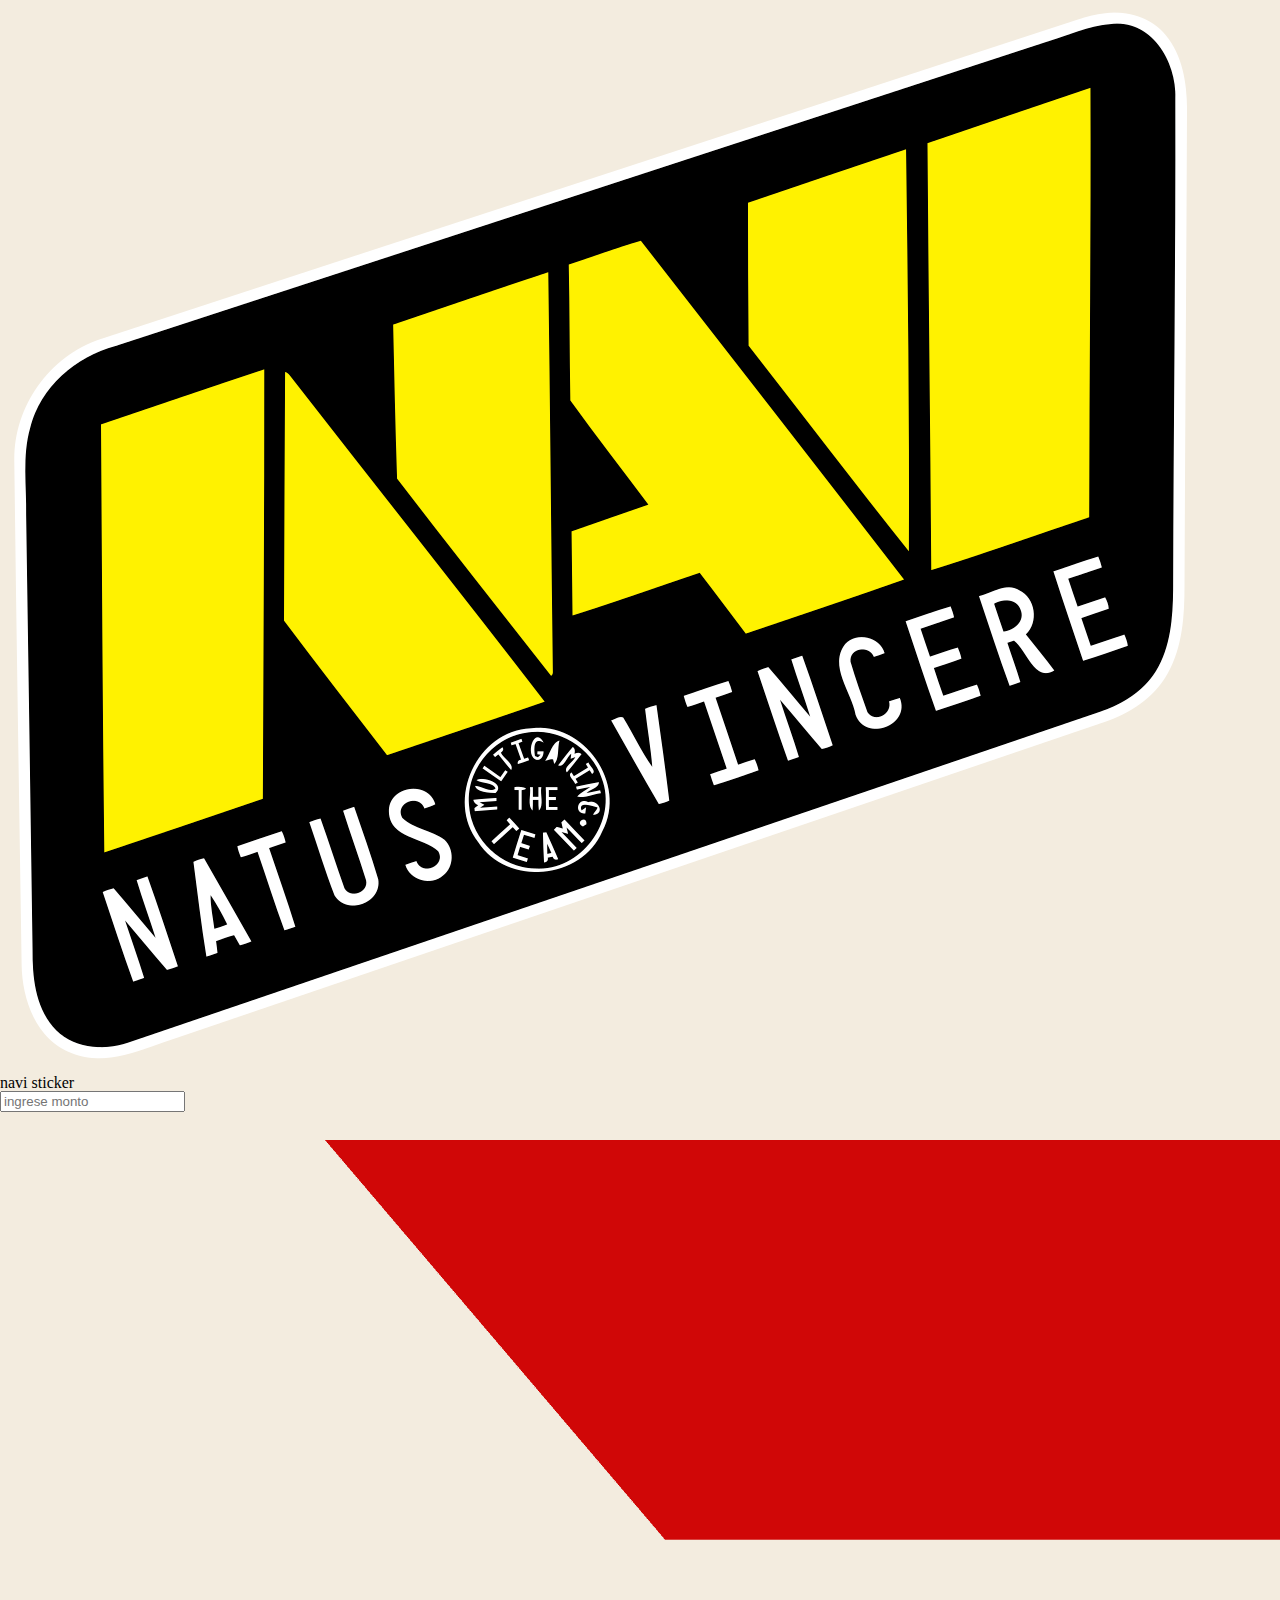
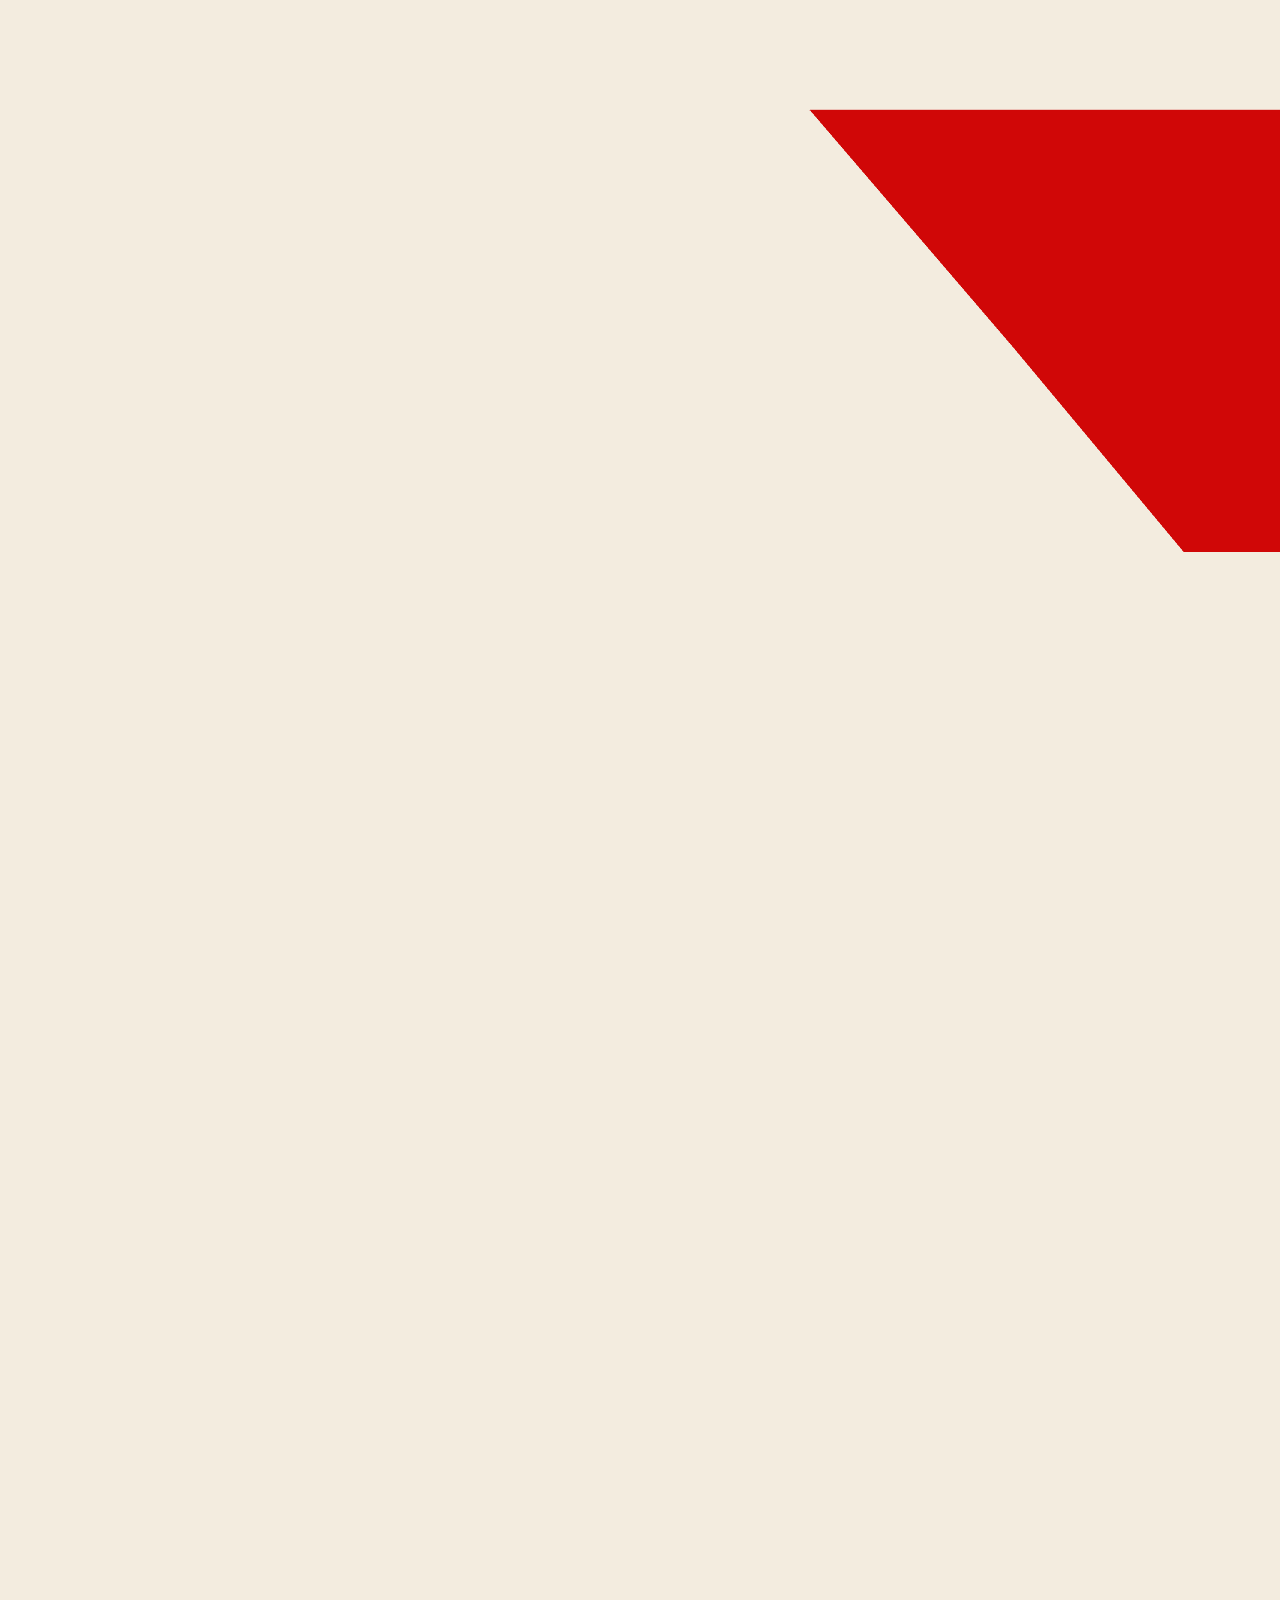
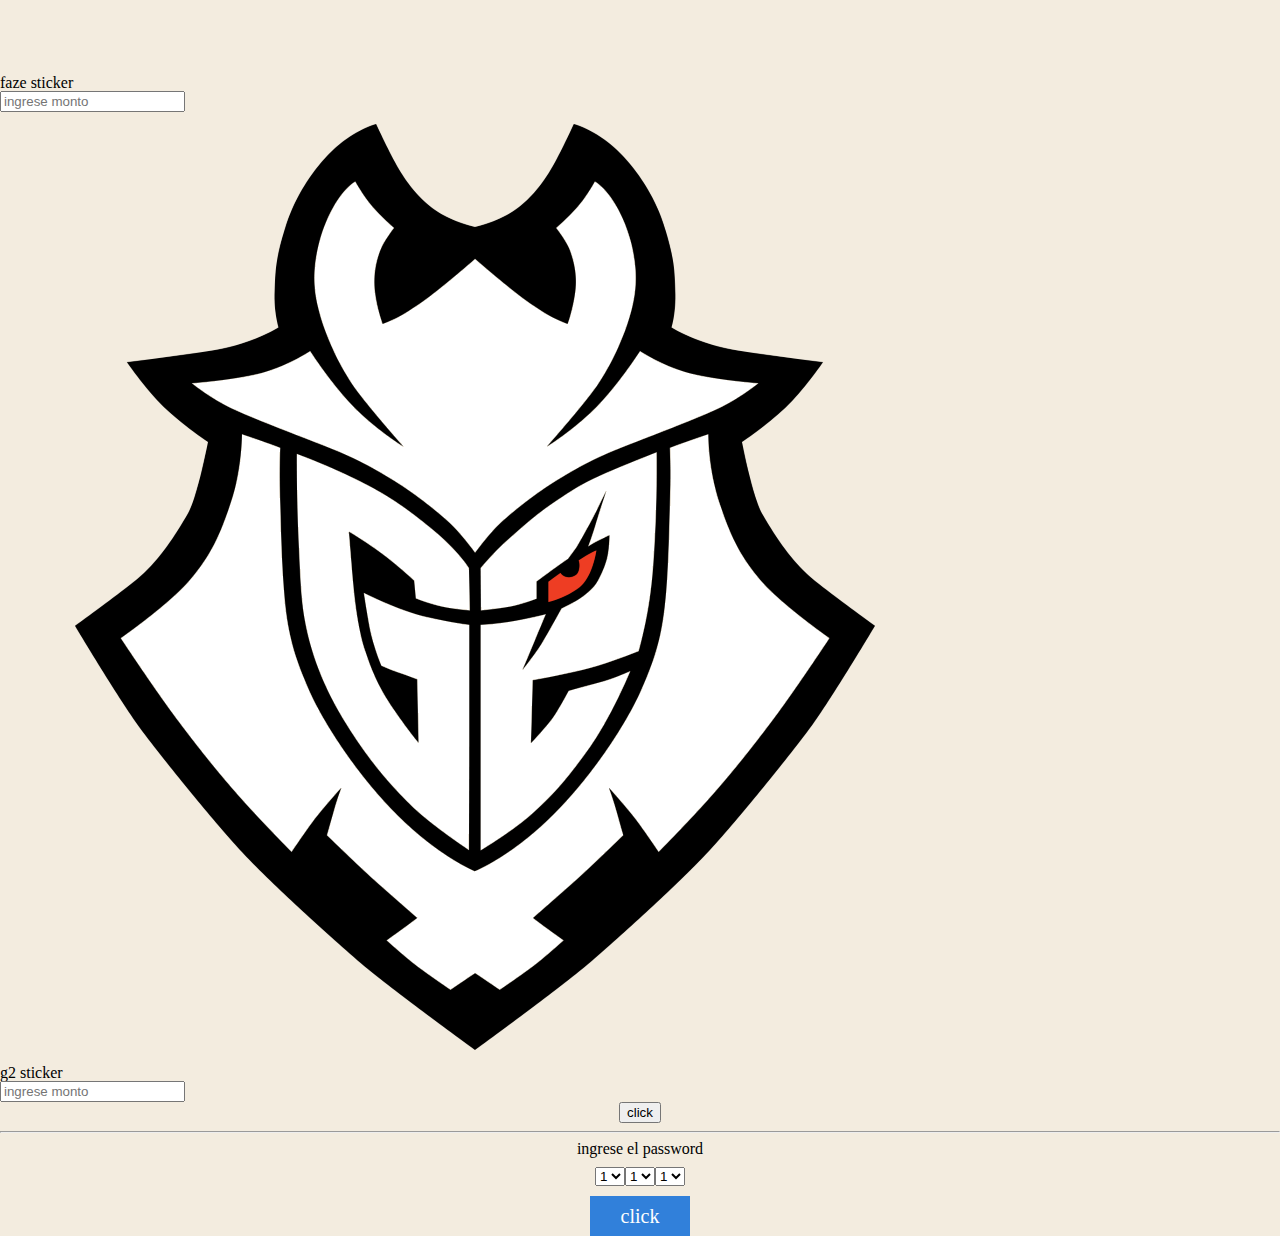
==== stickers.html @ 58558c29 "init" ====
<!DOCTYPE html>
<html lang="en">

<head>
  <meta charset="UTF-8">
  <meta http-equiv="X-UA-Compatible" content="IE=edge">
  <meta name="viewport" content="width=device-width, initial-scale=1.0">
  <link rel="stylesheet" href="assets/css/reset.css">
  <link rel="stylesheet" href="assets/css/style.css">
  <link href="https://cdn.jsdelivr.net/npm/bootstrap@5.2.1/dist/css/bootstrap.min.css" rel="stylesheet"
    integrity="sha384-iYQeCzEYFbKjA/T2uDLTpkwGzCiq6soy8tYaI1GyVh/UjpbCx/TYkiZhlZB6+fzT" crossorigin="anonymous">

  <title>Document</title>
</head>

<body>
  <article>
    <section>
      <div class="container text-center">
        <div class="row">
          <div class="col">

            <div class="card" style="width: 18rem;">
              <img class="card-img-top img-size" src="assets/img/navilogo.png" alt="Card image cap">
              <div class="card-body">
                <h5 class="card-title">navi sticker</h5>
                <input placeholder="ingrese monto" type="number" id="navi">

              </div>
            </div>
          </div>
          <div class="col">
            <div class="card" style="width: 18rem;">
              <img class="card-img-top" src="assets/img/log-Fazeo.png" alt="Card image cap">
              <div class="card-body img-size">
                <h5 class="card-title">faze sticker</h5>
                <input placeholder="ingrese monto" type="number" id="faze">

              </div>
            </div>
          </div>
          <div class="col">
            <div class="card" style="width: 18rem;">
              <img class="card-img-top" src="assets/img/g2logo.png" alt="Card image cap">
              <div class="card-body img-size">
                <h5 class="card-title">g2 sticker</h5>
                <input placeholder="ingrese monto" type="number" id="g2">
              </div>
            </div>
          </div>
        </div>
      </div>
    </section>

    <div class="boton">
      <button id="boton2" onclick="calcular()">click</button>
    </div>

    <!--relleno xd-->
    <p id="main-image"></p>
    <p id="boton"></p>
    <!---->
    <hr>


    <section>
      <div class="clave">
      <h2>ingrese el password</h2>
      <div class="select">
      <select name="" id="selectOne">
        <option>1</option>
        <option>2</option>
        <option>3</option>
        <option>4</option>
        <option>5</option>
        <option>6</option>
        <option>7</option>
        <option>8</option>
        <option>9</option>
      </select>
      <select name="" id="selectTwo">
        <option>1</option>
        <option>2</option>
        <option>3</option>
        <option>4</option>
        <option>5</option>
        <option>6</option>
        <option>7</option>
        <option>8</option>
        <option>9</option>
      </select>
      <select name="" id="selectTre">
        <option>1</option>
        <option>2</option>
        <option>3</option>
        <option>4</option>
        <option>5</option>
        <option>6</option>
        <option>7</option>
        <option>8</option>
        <option>9</option>
      </select>
    </div>
      </div>
      <div class="boton">
        <a onclick="clave()" id="boton"> click </a>
      </div>
    </section>

  </article>
  <script src="assets/js/index.js"></script>
</body>

</html>
---- assets/css/style.css ----
/*iamge desafio*/
#main-image{
    display: flex;
    align-items: center;
    justify-content: center;
    background-color: #eeeeee;
}

body{
    background-color: #f3ecdf !important;
    
}
#main-image img{
    
    height: 400px;
    width: 400px;
}

#main-image img.border{
    border: 2px red solid;
}
/*fin*/


/*boton*/
.boton{
    display: flex;
    justify-content: center;
}

.boton a{
    height: 30%;
    text-decoration: none;
    font-size: 20px;
    color: white;
    background-color: rgb(49, 128, 218);
    text-align: center;
    position: absolute;
    height: 40px;
    width: 100px;
    display: flex;
    justify-content: center;
    align-items: center;
    


}
.boton a:hover{
    background-color:rgb(9, 93, 189) ;
}

.boton a.boton-bgColor{
    background-color: rgb(1, 54, 114);
    border: inset 2px gray;
    
}

/*fin*/


.clave h2{
    text-align: center;
    margin-bottom: 10px;
}

.select{
    display: flex;
    flex-direction: row ;
    align-items: center ;
    justify-content: center ;
    margin-bottom: 10px;
}

.clave{
    display: flex;
    justify-content: center;
    flex-direction: column;
    align-items: center;
}
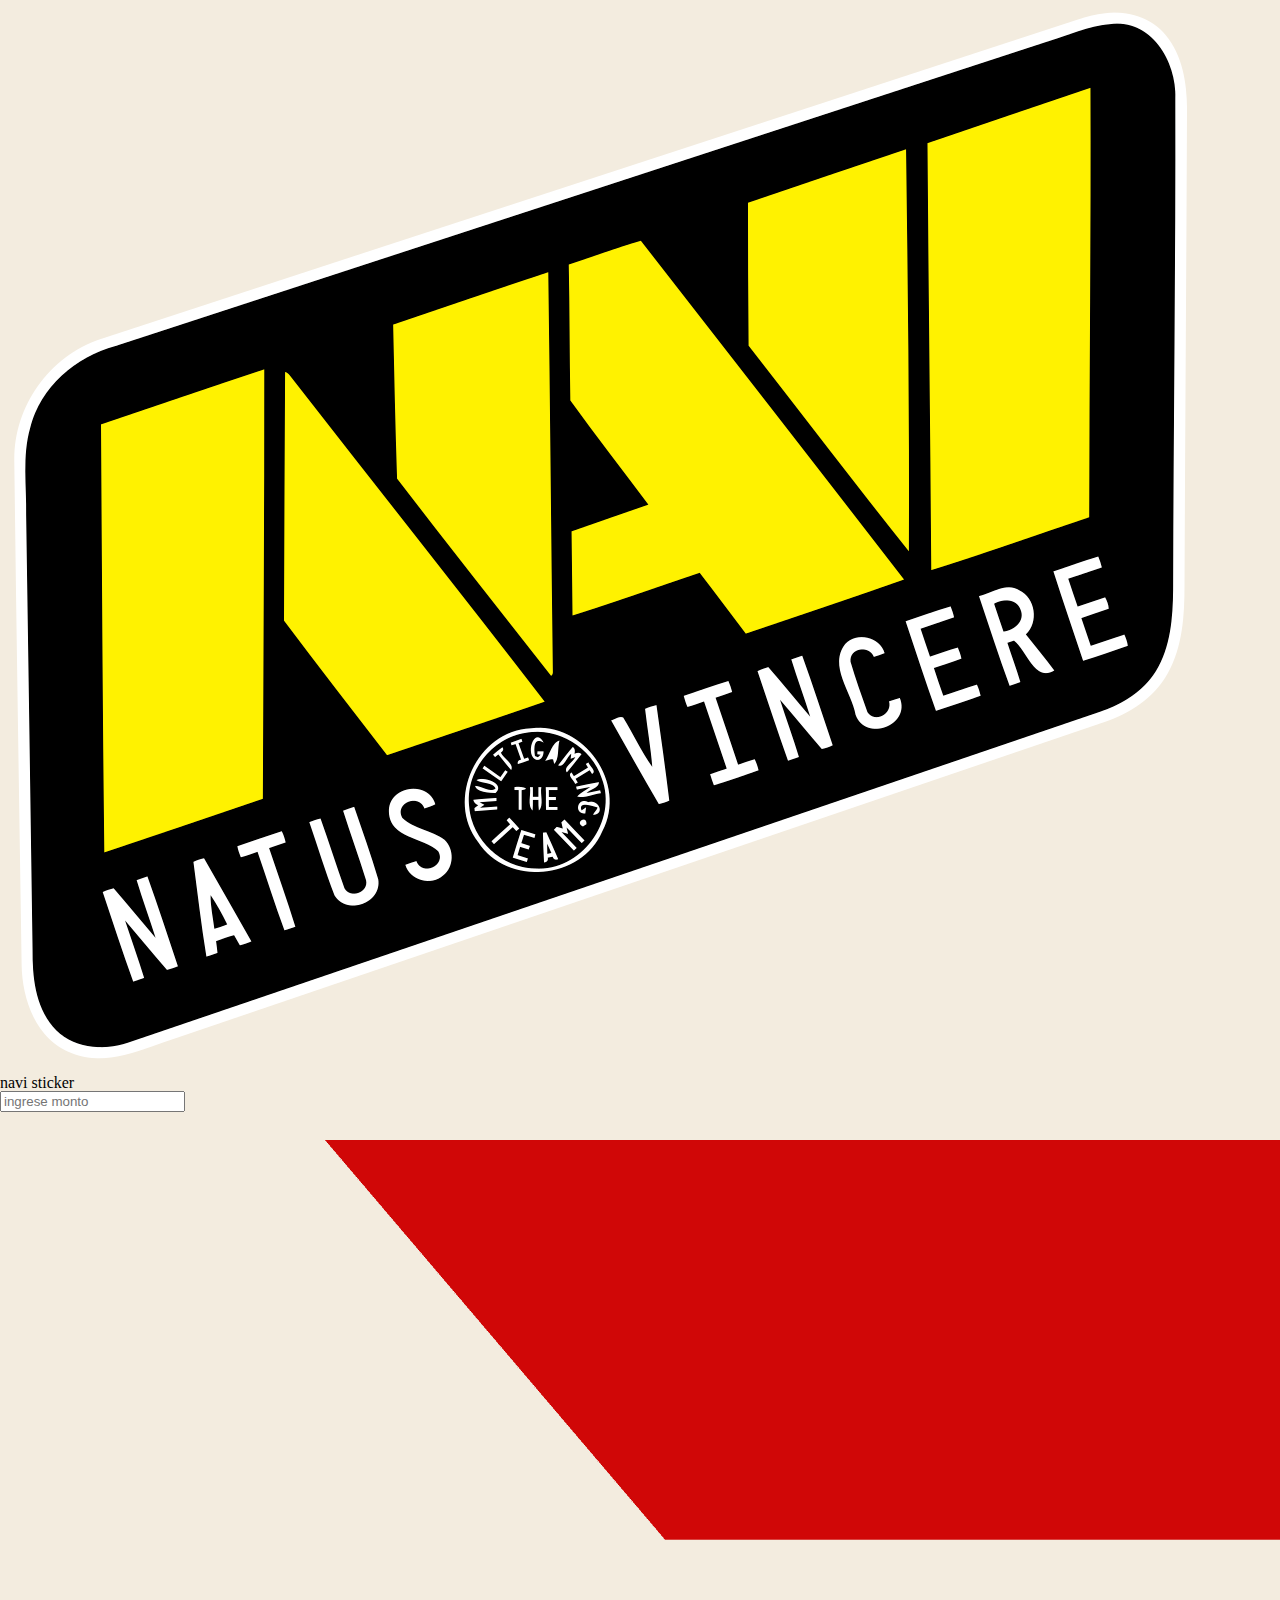
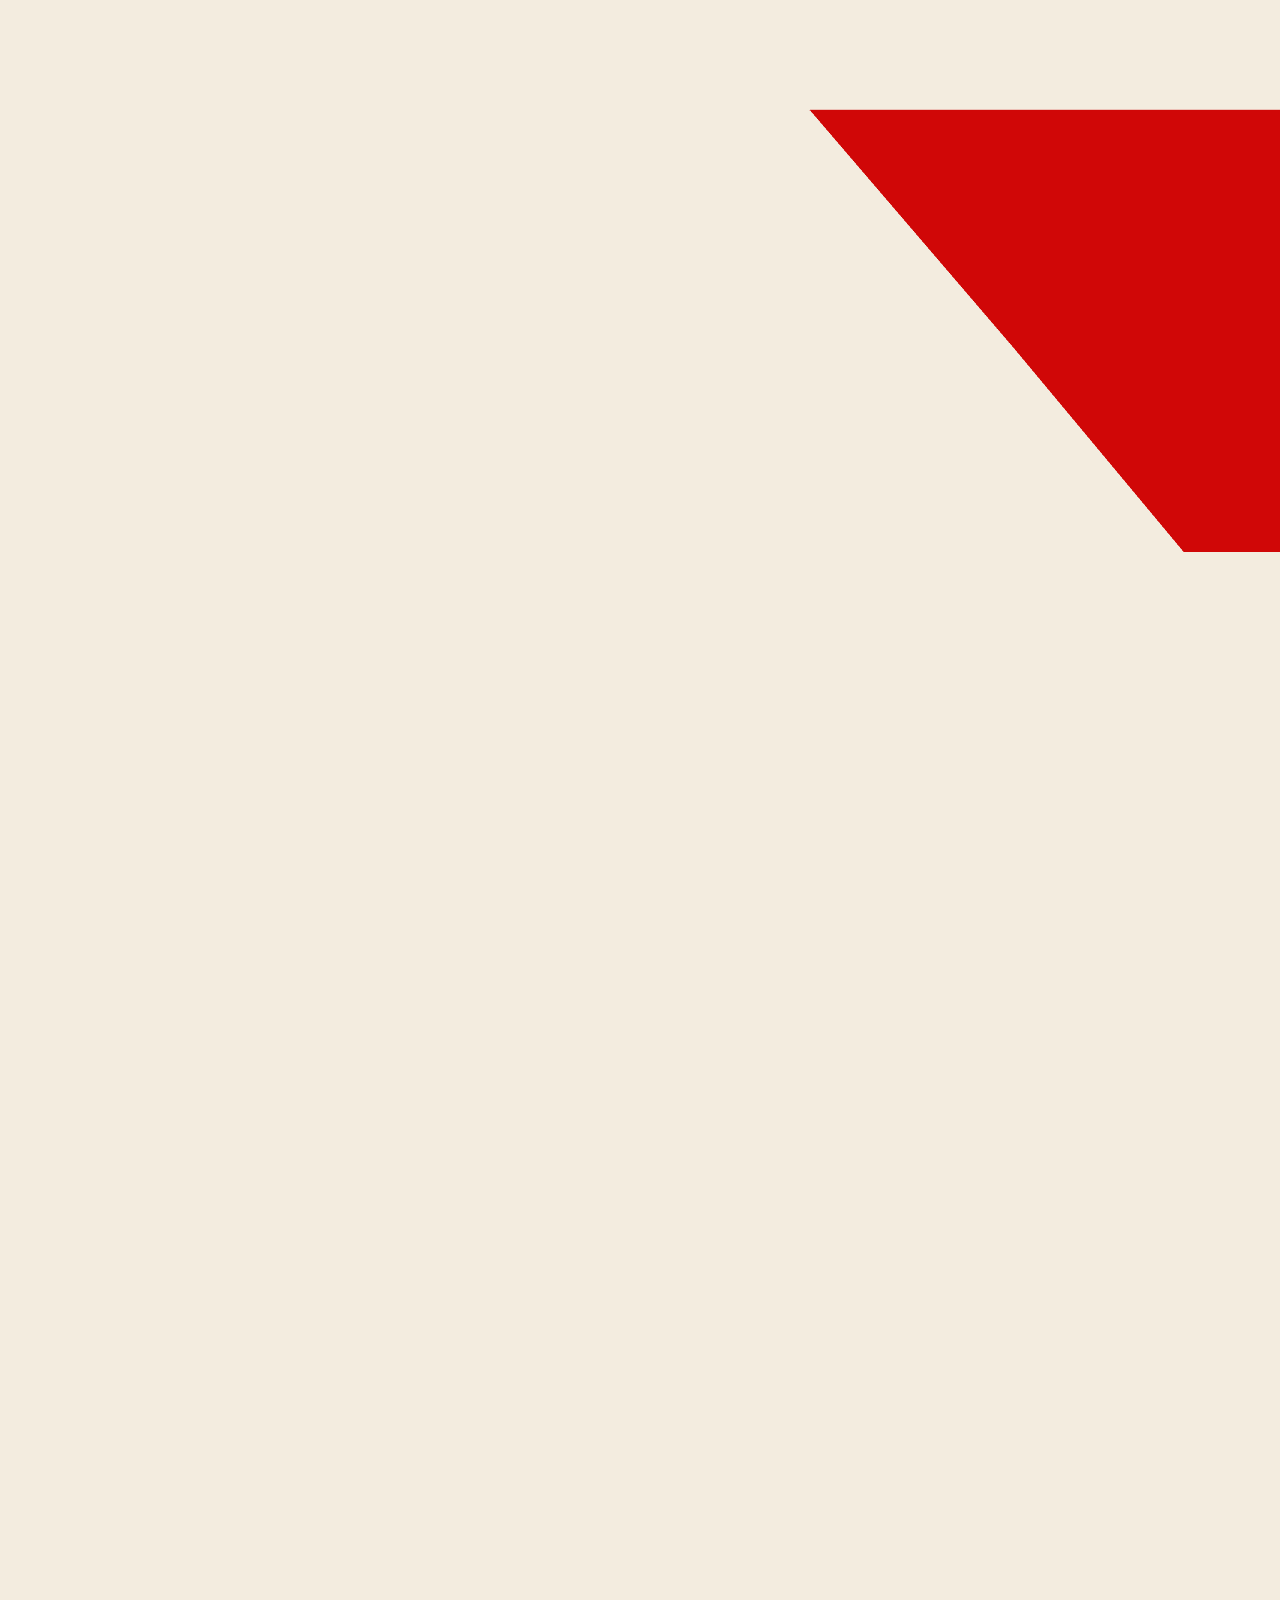
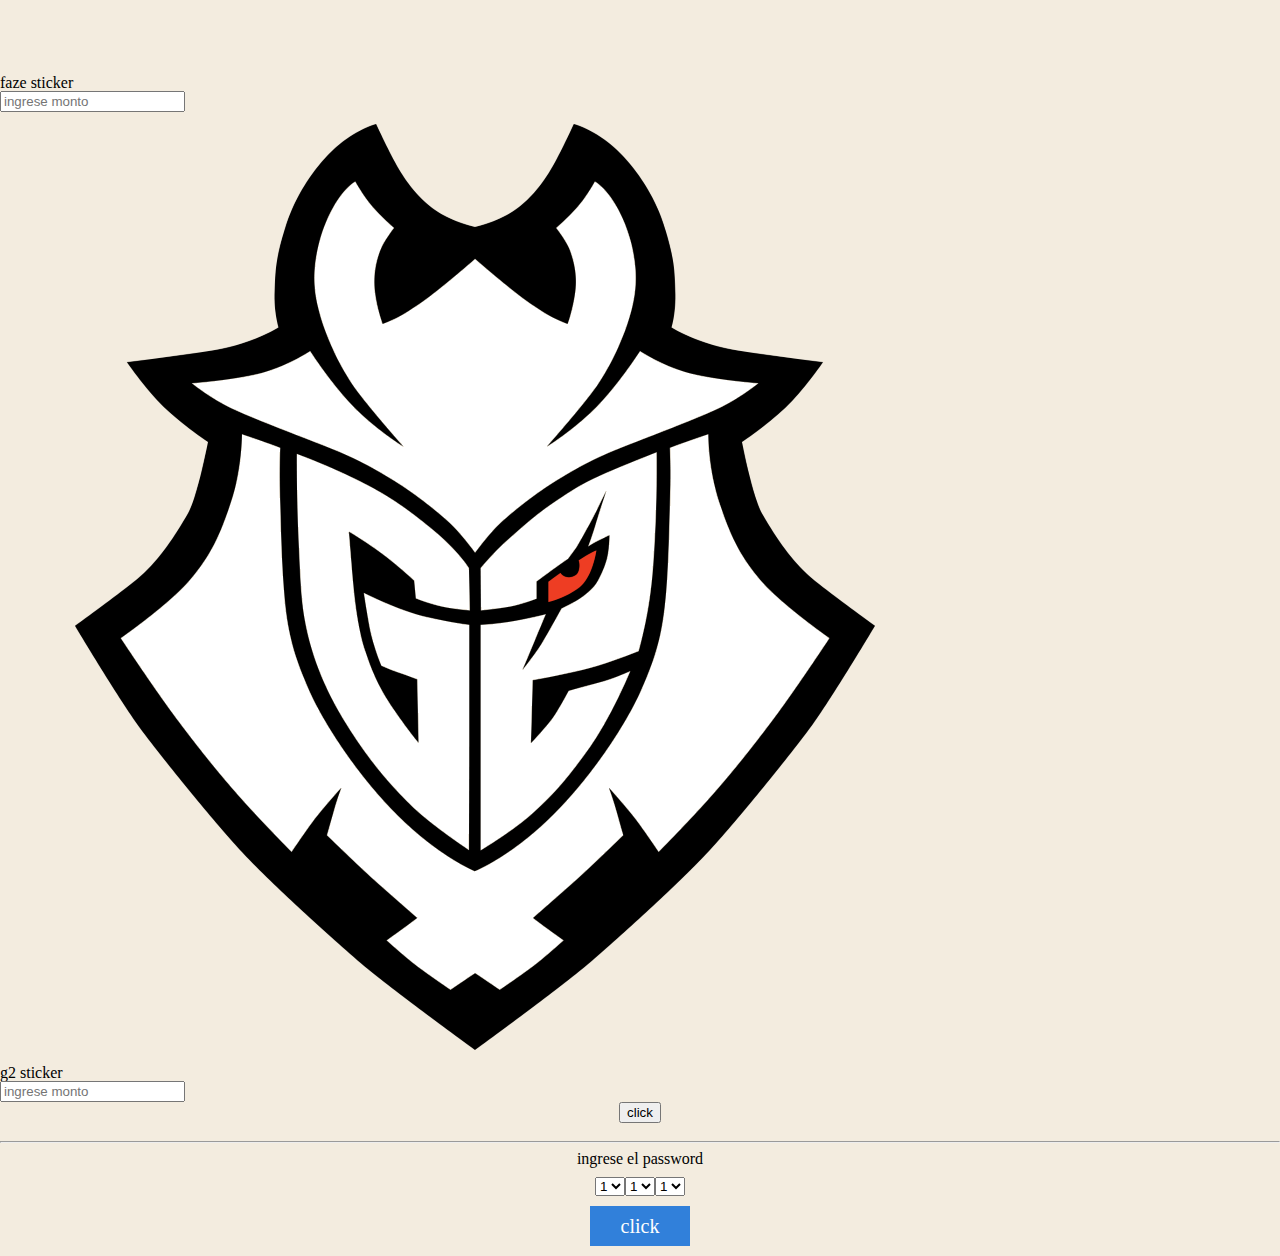
==== commit 256d8edb: "arreglo de trabajo" ====
--- a/stickers.html
+++ b/stickers.html
@@ -56,6 +56,13 @@
       <button id="boton2" onclick="calcular()">click</button>
     </div>
 
+<p id="sticker-text" style="text-align:center; margin-top:10px ; font-size: 20px;"></p>
+
+
+
+
+
+
     <!--relleno xd-->
     <p id="main-image"></p>
     <p id="boton"></p>
@@ -100,11 +107,14 @@
         <option>8</option>
         <option>9</option>
       </select>
+
     </div>
       </div>
       <div class="boton">
         <a onclick="clave()" id="boton"> click </a>
       </div>
+
+      <p id="text-password" style="text-align:center; margin-top:50px ; font-size: 20px;"></p>
     </section>
 
   </article>
